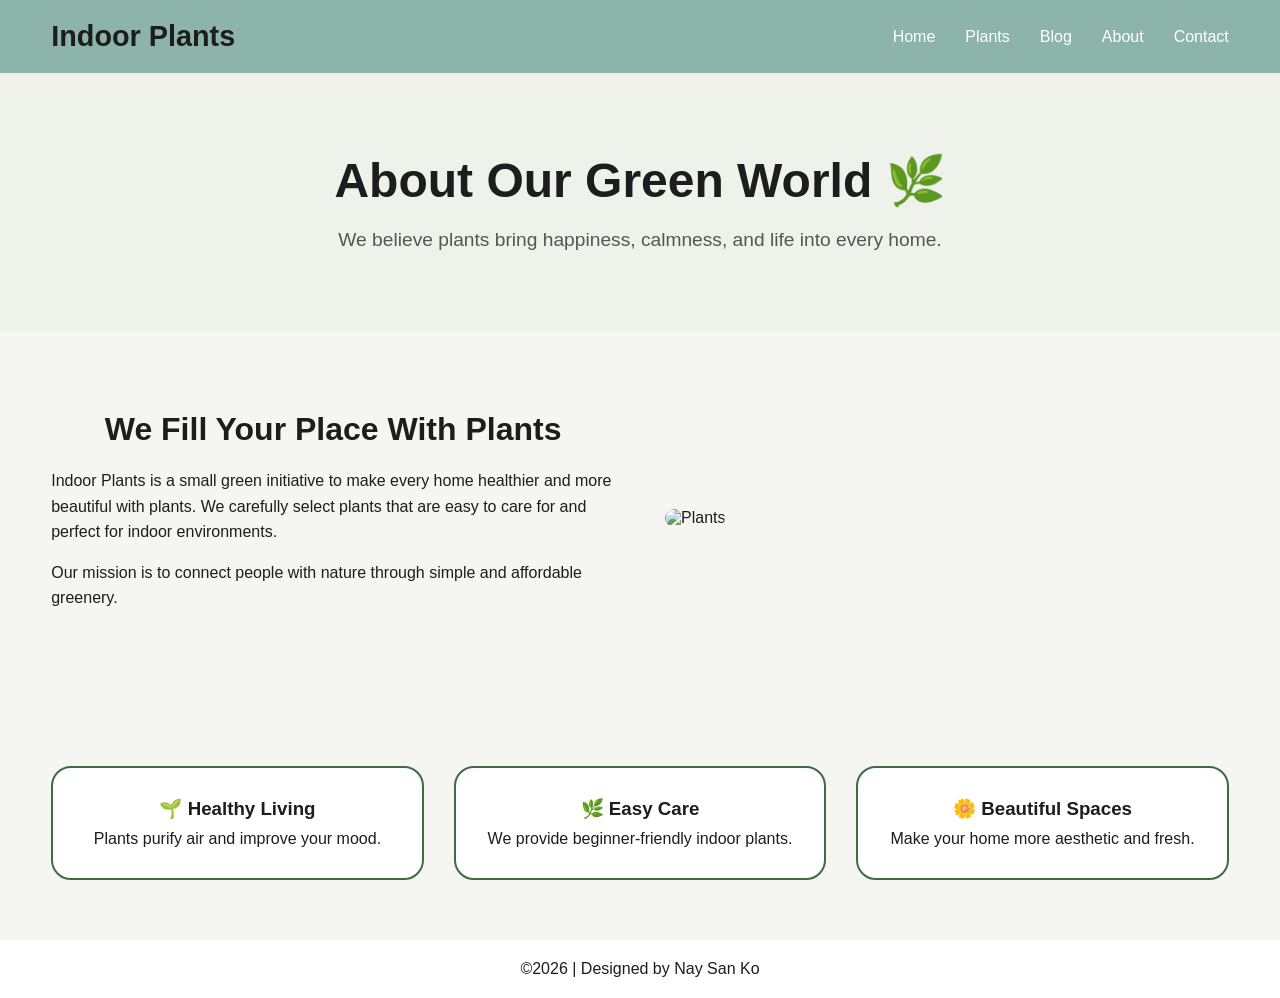
==== about.html @ 898db9bd "Add files via upload" ====
<!DOCTYPE html>
<html lang="en">
<head>
  <meta charset="UTF-8" />
  <meta name="viewport" content="width=device-width, initial-scale=1.0"/>
  <title>Indoor Plants</title>
  <link rel="stylesheet" href="style.css"/>
</head>
<body>

  <!-- NAVBAR -->
  <header class="navbar">
    <div class="nav-container">
      <h2>Indoor Plants</h2>
      <nav>
        <a href="index.html">Home</a>
        <a href="plants.html">Plants</a>
        <a href="Blog.html">Blog</a>
        <a href="about.html">About</a>
        <a href="contact.html">Contact</a>
      </nav>
    </div>
  </header>

  <!-- HERO -->
  <section class="about-hero">
    <div class="container">
      <h1>About Our Green World 🌿</h1>
      <p>
        We believe plants bring happiness, calmness, and life into every home.
      </p>
    </div>
  </section>

  <!-- ABOUT CONTENT -->
  <section class="about-section">
    <div class="container about-grid">

      <div class="about-text">
        <h2>We Fill Your Place With Plants</h2>
        <p>
          Indoor Plants is a small green initiative to make every home healthier
          and more beautiful with plants. We carefully select plants that are
          easy to care for and perfect for indoor environments.
        </p>

        <p>
          Our mission is to connect people with nature through simple and
          affordable greenery.
        </p>
      </div>

      <div class="about-image">
        <img src="./image/ab2.jpg" alt="Plants">
      </div>

    </div>
  </section>

  <!-- FEATURES -->
  <section class="features-section">
    <div class="container features-grid">

      <div class="feature-card">
        <h3>🌱 Healthy Living</h3>
        <p>Plants purify air and improve your mood.</p>
      </div>

      <div class="feature-card">
        <h3>🌿 Easy Care</h3>
        <p>We provide beginner-friendly indoor plants.</p>
      </div>

      <div class="feature-card">
        <h3>🌼 Beautiful Spaces</h3>
        <p>Make your home more aesthetic and fresh.</p>
      </div>

    </div>
  </section>

  <!-- FOOTER -->
<footer>
  <p>&copy;2026 | Designed by Nay San Ko</p>
</footer>

</body>
</html>
---- style.css ----
* {
  margin: 0;
  padding: 0;
  box-sizing: border-box;
  font-family: Arial, Helvetica, sans-serif;
}


/* NAVBAR */
.navbar {
  padding: 20px 0;
  background:rgba(18, 115, 87, 0.5);
  backdrop-filter: blur(6px);

}

.nav-container {
  width: min(1200px, 92%);
  margin: 0 auto;
  display: flex;
  justify-content: space-between;
  align-items: center;
}

nav {
  display: flex;
  gap: 30px;
}

nav a {
  text-decoration: none;
  color: white;
  transition: 0.3s;
  font-size: 1rem;
  font-weight: 500;
}


nav a:hover{
    color: #ffd700;;
}

h2 {
  font-size: 1.8rem;
  font-weight: bold;
}


body{
  margin:0;
  font-family: Arial, Helvetica, sans-serif;
}

/* HERO */
.hero{
  height:520px;
  background:url("image/dd.jpg") no-repeat right center/cover;
  display:flex;
  align-items:center;
  padding:left 80px;
}

.hero-text h1{
  font-size:72px;
  font-weight:700;
  line-height:1.1;
  color:#111;
  margin-bottom:25px;
  margin-left: 25px;
}

.sale{
  background:#e9efe6;
  margin-top:-140px;   /* overlap */
  border-radius:40px 40px 0 0;
  padding:60px 0;
  
}

.sale-inner{
  width: 1000px;
  max-width: 80%;
  margin:auto;
}
.sale-header{
  display: flex;
  justify-content: space-between;
  align-items: center;
  margin-bottom: 40px;
}

.sale-header span{
  color: orange;
}

.hero h1{
  font-size:60px;
  text-shadow:0 10px 25px rgba(0,0,0,0.4);
}

.hero button{
  background:black;
  color:white;
  padding:12px 25px;
  text-decoration:none;
  display:inline-block;
  margin-top:20px;
}

/* SALE */
.sale{
  background:#eef3ec;
  padding:50px;
}

.sale-header{
  display:flex;
  justify-content:space-between;
  align-items:center;
  margin-bottom:30px;
}

.sale-header span{
  color:orange;
}

.products{
  display:grid;
  grid-template-columns:repeat(4,1fr);
  gap:35px;
}

.card{
  background:#f6f6f6;
  border-radius:20px;
  padding:18px;
  text-align:center;
  border:2px solid #2f4f2f;
  transition: 0.4s;
}

.card:hover{
  transform: translateY(-10px);
  box-shadow: 0 25px 40px rgba(0,0,0,0.15);
}

.img-box{
  overflow: hidden;
  border-radius: 15px;
}

.img-box img{
  width: 100%;
  height: 190px;
  object-fit: cover;
  transition: 0.6s;
}

.card:hover{
  transform: scale(1.1);
}


.card h3{
  margin-top:18px;
  font-size: 20px;
}

.price{
  color: #2d4a2d;
  font-weight: bold;
  margin-top: 5px;
}

/*Plants*/

.plants body {
  background: #f7f7f4;
  color: #111;
}

/* NAVBAR */
.navbar {
  background: #8db4a8;
  padding: 22px 0;
}

.nav-container {
  width: min(1200px, 92%);
  margin: 0 auto;
  display: flex;
  justify-content: space-between;
  align-items: center;
}

.logo {
  font-size: 2rem;
  font-weight: 700;
}

.nav-links {
  display: flex;
  list-style: none;
  gap: 34px;
}

.nav-links a {
  text-decoration: none;
  color: white;
  font-size: 1rem;
  font-weight: 500;
}

/* PAGE */
.plants-page {
  min-height: calc(100vh - 160px);
  padding: 60px 0 80px;
}

/* SECTION */
.products-section {
  width: min(1200px, 92%);
  margin: 0 auto;
  background: #eef2eb;
  border-radius: 40px;
  padding: 50px 40px;
}

.section-header {
  display: flex;
  justify-content: space-between;
  align-items: center;
  margin-bottom: 35px;
  gap: 20px;
  flex-wrap: wrap;
}

.section-header h2 {
  font-size: 2rem;
  font-weight: 700;
}

.section-header a {
  font-size: 1.1rem;
  color: #5b2396;
  text-decoration: underline;
}

/* GRID */
.products-grid {
  display: grid;
  grid-template-columns: repeat(4, 1fr);
  gap: 28px;
}

/* CARD */
.product-card {
  background: #fff;
  border: 2px solid #3f6b41;
  border-radius: 22px;
  padding: 22px 18px 24px;
  text-align: center;
  box-shadow: 0 6px 16px rgba(0, 0, 0, 0.08);
  transition: transform 0.25s ease, box-shadow 0.25s ease;
}

.product-card:hover {
  transform: translateY(-6px);
  box-shadow: 0 10px 22px rgba(0, 0, 0, 0.12);
}

.product-card img {
  width: 100%;
  height: 220px;
  object-fit: contain;
  margin-bottom: 18px;
}

.product-card h3 {
  font-size: 1.2rem;
  margin-bottom: 10px;
}

.product-card p {
  font-size: 1rem;
  color: #666;
  margin-bottom: 18px;
}

.product-card button {
  background: #2f4f2f;
  color: white;
  border: none;
  padding: 12px 24px;
  border-radius: 999px;
  cursor: pointer;
  font-size: 1rem;
  transition: background 0.25s ease;
}

.product-card button:hover {
  background: #1f381f;
}

/* FOOTER */
.footer {
  text-align: center;
  padding: 30px 20px 50px;
  font-size: 1.2rem;
}

/* RESPONSIVE */
@media (max-width: 992px) {
  .products-grid {
    grid-template-columns: repeat(3, 1fr);
  }

  .nav-container {
    flex-direction: column;
    gap: 18px;
  }
}

@media (max-width: 768px) {
  .products-grid {
    grid-template-columns: repeat(2, 1fr);
  }

  .section-header h2 {
    font-size: 1.6rem;
  }

  .product-card img {
    height: 180px;
  }
}

@media (max-width: 480px) {
  .products-grid {
    grid-template-columns: 1fr;
  }

  .products-section {
    padding: 30px 20px;
    border-radius: 24px;
  }

  .logo {
    font-size: 1.6rem;
  }

  .nav-links {
    gap: 18px;
    flex-wrap: wrap;
    justify-content: center;
  }
}

/*PLANTCARE*/

.plantcare body {
  background: #f5f6f2;
  color: #1d1d1d;
}

/* NAVBAR */
.navbar {
  background: #8db4a8;
  padding: 22px 0;
}

.nav-container {
  width: min(1280px, 92%);
  margin: 0 auto;
  display: flex;
  justify-content: space-between;
  align-items: center;
}

.logo {
  font-size: 2rem;
  font-weight: 700;
  color: #111;
}

.nav-links {
  list-style: none;
  display: flex;
  gap: 34px;
}

.nav-links a {
  text-decoration: none;
  color: white;
  font-size: 1rem;
  font-weight: 500;
}

/* FEATURE SECTION */
.feature-section {
  padding: 56px 0 70px;
}

.feature-container {
  width: min(1280px, 92%);
  margin: 0 auto;
  display: grid;
  grid-template-columns: 280px 1fr 540px;
  gap: 48px;
  align-items: start;
}

/* LEFT */
.feature-left {
  padding-top: 12px;
}

.small-label {
  color: #f06c17;
  font-size: 1.4rem;
  font-weight: 600;
  margin-bottom: 34px;
}

.feature-left h2 {
  font-size: 2.4rem;
  line-height: 1.15;
  font-weight: 700;
  max-width: 240px;
  margin-bottom: 80px;
}

.mini-card {
  width: 270px;
  height: 260px;
  background: #e6e3c9;
  border-radius: 20px;
  position: relative;
  overflow: visible;
  display: flex;
  align-items: flex-end;
  justify-content: center;
  padding-bottom: 24px;
}

.mini-card img {
  width: 80%;
  height: 72%;
  object-fit: contain;
  position: absolute;
  top: 20px;
}

.mini-card span {
  font-size: 4rem;
  letter-spacing: 2px;
  color: rgba(120, 125, 90, 0.35);
  position: absolute;
  bottom: 8px;
}

.mini-badge {
  position: absolute;
  top: -28px;
  left: 50%;
  transform: translateX(-50%);
  width: 68px;
  height: 68px;
  border-radius: 50%;
  background: #ff7a1a;
  color: white;
  display: flex;
  align-items: center;
  justify-content: center;
  font-size: 2rem;
  z-index: 2;
  box-shadow: 0 10px 25px rgba(255, 122, 26, 0.25);
}

/* CENTER */
.feature-center {
  padding-top: 4px;
}

.feature-title {
  font-size: clamp(4rem, 7vw, 7rem);
  line-height: 0.95;
  font-weight: 400;
  color: #032c24;
  margin-bottom: 46px;
  letter-spacing: 1px;
}

.feature-title span {
  font-size: 0.6em;
  vertical-align: middle;
}

.choose-btn {
  display: inline-flex;
  align-items: center;
  gap: 14px;
  text-decoration: none;
  color: #1d1d1d;
  border: 2px solid #2f3d39;
  border-radius: 999px;
  padding: 16px 34px;
  font-size: 1.1rem;
  font-weight: 500;
  margin-bottom: 52px;
  transition: all 0.25s ease;
}

.choose-btn:hover {
  background: #2f4f46;
  color: white;
}

.benefit-box {
  border-top: 1px solid #d9d9d4;
  padding-top: 30px;
  max-width: 640px;
}

.benefit-top {
  display: flex;
  justify-content: space-between;
  align-items: center;
  margin-bottom: 22px;
}

.benefit-top h3 {
  color: #f06c17;
  font-size: 1.3rem;
  font-weight: 600;
}

.benefit-top span {
  font-size: 3rem;
  color: #ff7a1a;
  font-weight: 500;
}

.benefit-box p {
  font-size: 1.15rem;
  line-height: 1.55;
  max-width: 520px;
}

/* RIGHT */
.feature-right img {
  width: 100%;
  height: 690px;
  object-fit: cover;
  border-radius: 22px;
  display: block;
  box-shadow: 0 12px 30px rgba(0, 0, 0, 0.08);
}

/* RESPONSIVE */
@media (max-width: 1200px) {
  .feature-container {
    grid-template-columns: 240px 1fr 420px;
    gap: 30px;
  }

  .feature-left h2 {
    font-size: 2rem;
    margin-bottom: 50px;
  }

  .mini-card {
    width: 220px;
    height: 220px;
  }

  .feature-right img {
    height: 620px;
  }
}

@media (max-width: 992px) {
  .nav-container {
    flex-direction: column;
    gap: 16px;
  }

  .feature-container {
    grid-template-columns: 1fr;
    gap: 34px;
  }

  .feature-left h2,
  .benefit-box p,
  .benefit-box,
  .mini-card {
    max-width: 100%;
  }

  .feature-left {
    order: 1;
  }

  .feature-center {
    order: 2;
  }

  .feature-right {
    order: 3;
  }

  .mini-card {
    width: 260px;
  }

  .feature-right img {
    height: 500px;
  }
}

@media (max-width: 768px) {
  .feature-section {
    padding: 36px 0 50px;
  }

  .feature-title {
    font-size: 3.3rem;
  }

  .feature-left h2 {
    font-size: 1.8rem;
  }

  .mini-card {
    width: 220px;
    height: 220px;
  }

  .mini-card span {
    font-size: 3.2rem;
  }

  .benefit-top span {
    font-size: 2.2rem;
  }

  .feature-right img {
    height: 380px;
  }

  .nav-links {
    gap: 18px;
    flex-wrap: wrap;
    justify-content: center;
  }
}

@media (max-width: 480px) {
  .logo {
    font-size: 1.5rem;
  }

  .feature-title {
    font-size: 2.7rem;
  }

  .choose-btn {
    width: 100%;
    justify-content: center;
  }

  .mini-card {
    width: 100%;
  }

  .feature-right img {
    height: 320px;
  }
}

/*ABOUT*/
/* reuse container */
.container {
  width: min(1200px, 92%);
  margin: 0 auto;
}

/* HERO */
.about-hero {
  background: #eef2eb;
  padding: 80px 0;
  text-align: center;
}

.about-hero h1 {
  font-size: 3rem;
  margin-bottom: 20px;
}

.about-hero p {
  font-size: 1.2rem;
  color: #555;
}

/* ABOUT GRID */
.about-section {
  padding: 80px 0;
}

.about-grid {
  display: grid;
  grid-template-columns: 1fr 1fr;
  gap: 50px;
  align-items: center;
}

.about-text h2 {
  font-size: 2rem;
  margin-bottom: 20px;
}

.about-text p {
  margin-bottom: 15px;
  line-height: 1.6;
}

.about-image img {
  width: 100%;
  border-radius: 20px;
}

/* FEATURES */
.features-section {
  background: #f5f6f2;
  padding: 60px 0;
}

.features-grid {
  display: grid;
  grid-template-columns: repeat(3, 1fr);
  gap: 30px;
}

.feature-card {
  background: white;
  padding: 30px;
  border-radius: 20px;
  text-align: center;
  border: 2px solid #3f6b41;
}

.feature-card h3 {
  margin-bottom: 10px;
}

.mission-section h2 {
  font-size: 2rem;
  margin-bottom: 15px;
}

/* FOOTER */
.footer {
  text-align: center;
  padding: 30px;
}

/* RESPONSIVE */
@media (max-width: 768px) {
  .about-grid {
    grid-template-columns: 1fr;
  }

  .features-grid {
    grid-template-columns: 1fr;
  }

  .about-hero h1 {
    font-size: 2.2rem;
  }
}

/*CONTACT*/
* {
  margin: 0;
  padding: 0;
  box-sizing: border-box;
  font-family: Arial, sans-serif;
}

body {
  background: #f5f6f2;
  color: #1d1d1d;
}

/* NAVBAR */
.navbar {
  background: #8db4a8;
  padding: 20px 0;
}

.nav-container {
  width: min(1200px, 92%);
  margin: 0 auto;
  display: flex;
  justify-content: space-between;
  align-items: center;
}

.navbar h2 {
  font-size: 1.8rem;
  font-weight: 700;
}

.navbar nav {
  display: flex;
  gap: 30px;
  flex-wrap: wrap;
}

.navbar nav a {
  text-decoration: none;
  color: white;
  font-size: 1rem;
  font-weight: 500;
}

/* CONTAINER */
.container {
  width: min(1200px, 92%);
  margin: 0 auto;
}

/* CONTACT PAGE */
.contact-page {
  padding: 42px 0 70px;
}

/* HERO */
.contact-hero {
  background: #eceee8;
  border-radius: 26px;
  display: grid;
  grid-template-columns: 1fr 1.2fr;
  overflow: hidden;
  margin-bottom: 34px;
  min-height: 280px;
}

.contact-hero-text {
  display: flex;
  align-items: center;
  padding: 40px;
}

.contact-hero-text h1 {
  font-size: clamp(2.2rem, 4vw, 3.5rem);
  line-height: 1.1;
  font-weight: 700;
  color: #222;
}

.contact-hero-text h1 span {
  color: #054f48;
}

.contact-hero-image img {
  width: 100%;
  height: 400px;
  object-fit: cover;
  display: block;
}

/* CONTENT */
.contact-content {
  display: grid;
  grid-template-columns: 380px 1fr;
  gap: 34px;
  align-items: start;
}

.contact-card {
  position: relative;
  border-radius: 22px;
  overflow: hidden;
  min-height: 330px;
}

.contact-card img {
  width: 100%;
  height: 100%;
  object-fit: cover;
  display: block;
  min-height: 330px;
}

.contact-card-overlay {
  position: absolute;
  inset: 0;
  display: flex;
  align-items: end;
  padding: 26px;
}

.contact-card-overlay h3 {
  color: white;
  font-size: 2rem;
  line-height: 1.15;
}

/* INFO */
.contact-info {
  padding: 8px 0;
}

.contact-description {
  color: #555;
  font-size: 1.05rem;
  line-height: 1.7;
  margin-bottom: 34px;
  max-width: 700px;
}

.info-grid {
  display: grid;
  grid-template-columns: 1fr 1fr;
  gap: 28px 34px;
}

.info-item span {
  display: block;
  font-size: 0.95rem;
  color: #8d8d8d;
  margin-bottom: 10px;
}

.info-item h4 {
  font-size: 1.6rem;
  line-height: 1.3;
  color: #222;
}

.full-width {
  grid-column: 1 / -1;
}

/* FOOTER */
.footer {
  text-align: center;
  padding: 24px 20px 40px;
  font-size: 1.1rem;
}

/* HOVER */
.navbar nav a:hover {
  text-decoration: underline;
}

/* RESPONSIVE */
@media (max-width: 992px) {
  .contact-hero {
    grid-template-columns: 1fr;
  }

  .contact-content {
    grid-template-columns: 1fr;
  }

  .contact-card {
    max-width: 500px;
  }

  .nav-container {
    flex-direction: column;
    gap: 16px;
  }
}

@media (max-width: 768px) {
  .info-grid {
    grid-template-columns: 1fr;
  }

  .info-item h4 {
    font-size: 1.3rem;
  }

  .contact-hero-text {
    padding: 28px;
  }

  .contact-card-overlay h3 {
    font-size: 1.6rem;
  }
}

@media (max-width: 480px) {
  .navbar h2 {
    font-size: 1.5rem;
  }

  .navbar nav {
    justify-content: center;
    gap: 18px;
  }

  .contact-page {
    padding-top: 24px;
  }
}

/*ORDER*/

.form-container{
width:350px;
margin:150px auto;
background:rgba(18, 115, 87, 0.5);
padding:25px;
border-radius:8px;
box-shadow:0 0 10px rgba(0,0,0,0.2);
}

h2{
text-align:center;
}

label{
display:block;
margin-top:10px;
}

input,select{
width:100%;
padding:8px;
margin-top:5px;
}
.input{
    border: none;
}

button{
margin-top:15px;
width:100%;
padding:10px;
background:goldenrod;
color:white;
border:none;
border-radius:5px;
}
button:hover{
    transition: 1.5;
    background-color: #0f060c;
}
.input{
    width: 300px ;
    border-radius: 5px;
}
.payment{
    border-radius: 5px;
    width: 300px;
}

/* Invisible link over button */
.pay-link {
    position: relative;
    display: block;
    margin-top: -42px;
    height: 42px;
    z-index: 3;
}

/* Overlay */
.success-message {
    position: fixed;
    top: 0;
    left: 0;
    width: 100%;
    height: 100%;
    background: rgba(0,0,0,0.6);
    display: none;
    justify-content: center;
    align-items: center;
}

/* Show popup */
.success-message:target {
    display: flex;
}

/* Box */
.message-box {
    background: white;
    padding: 30px;
    border-radius: 15px;
    text-align: center;
}

/* Close button */
.close-btn {
    display: inline-block;
    margin-top: 15px;
    padding: 10px 20px;
    background: rgba(18, 115, 87, 0.5);
    color: white;
    border-radius: 20px;
    text-decoration: none;
}

.close-btn:hover {
    background: black;
}

/* FOOTER */
footer {
  background: white;
  padding: 20px;
  text-align: center;
}
@media (max-width: 992px){

.nav-container{
flex-direction: column;
gap: 15px;
}

.hero{
height:420px;
background-position: center;
padding:20px;
}

.hero-text h1{
font-size:48px;
}

.products{
grid-template-columns: repeat(2,1fr);
}

.sale-inner{
max-width:90%;
}

}


/* Mobile */
@media (max-width: 768px){

nav{
flex-wrap: wrap;
justify-content:center;
gap:15px;
}

.hero{
height:350px;
text-align:center;
}

.hero-text h1{
font-size:36px;
margin-left:0;
}

.products{
grid-template-columns: 1fr;
gap:25px;
}

.sale{
padding:40px 20px;
}

.sale-header{
flex-direction:column;
gap:10px;
text-align:center;
}

}


/* Small Mobile */
@media (max-width:480px){

.hero{
height:300px;
}

.hero-text h1{
font-size:28px;
}

.hero button{
padding:10px 18px;
font-size:14px;
}

.card h3{
font-size:16px;
}

.img-box img{
height:160px;
}

}
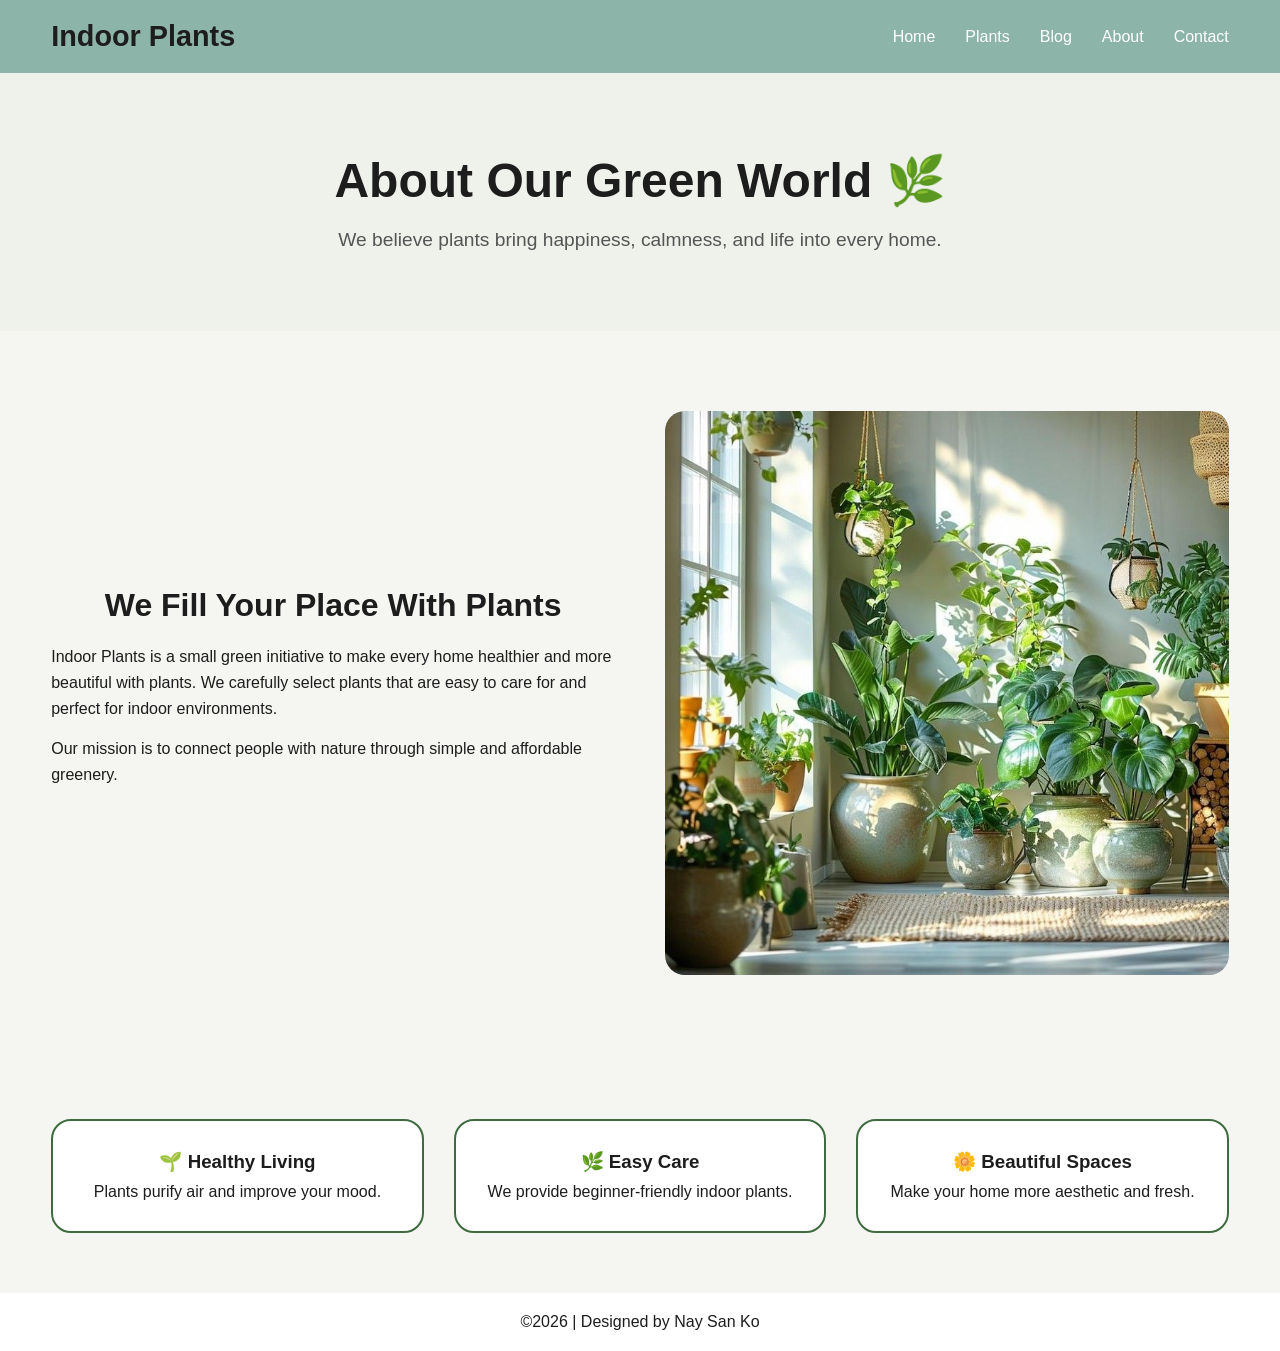
==== commit 67d538a4: "Update about.html" ====
--- a/about.html
+++ b/about.html
@@ -51,7 +51,7 @@
       </div>
 
       <div class="about-image">
-        <img src="./image/ab2.jpg" alt="Plants">
+        <img src="ab2.jpg" alt="Plants">
       </div>
 
     </div>
@@ -85,4 +85,4 @@
 </footer>
 
 </body>
-</html>+</html>
